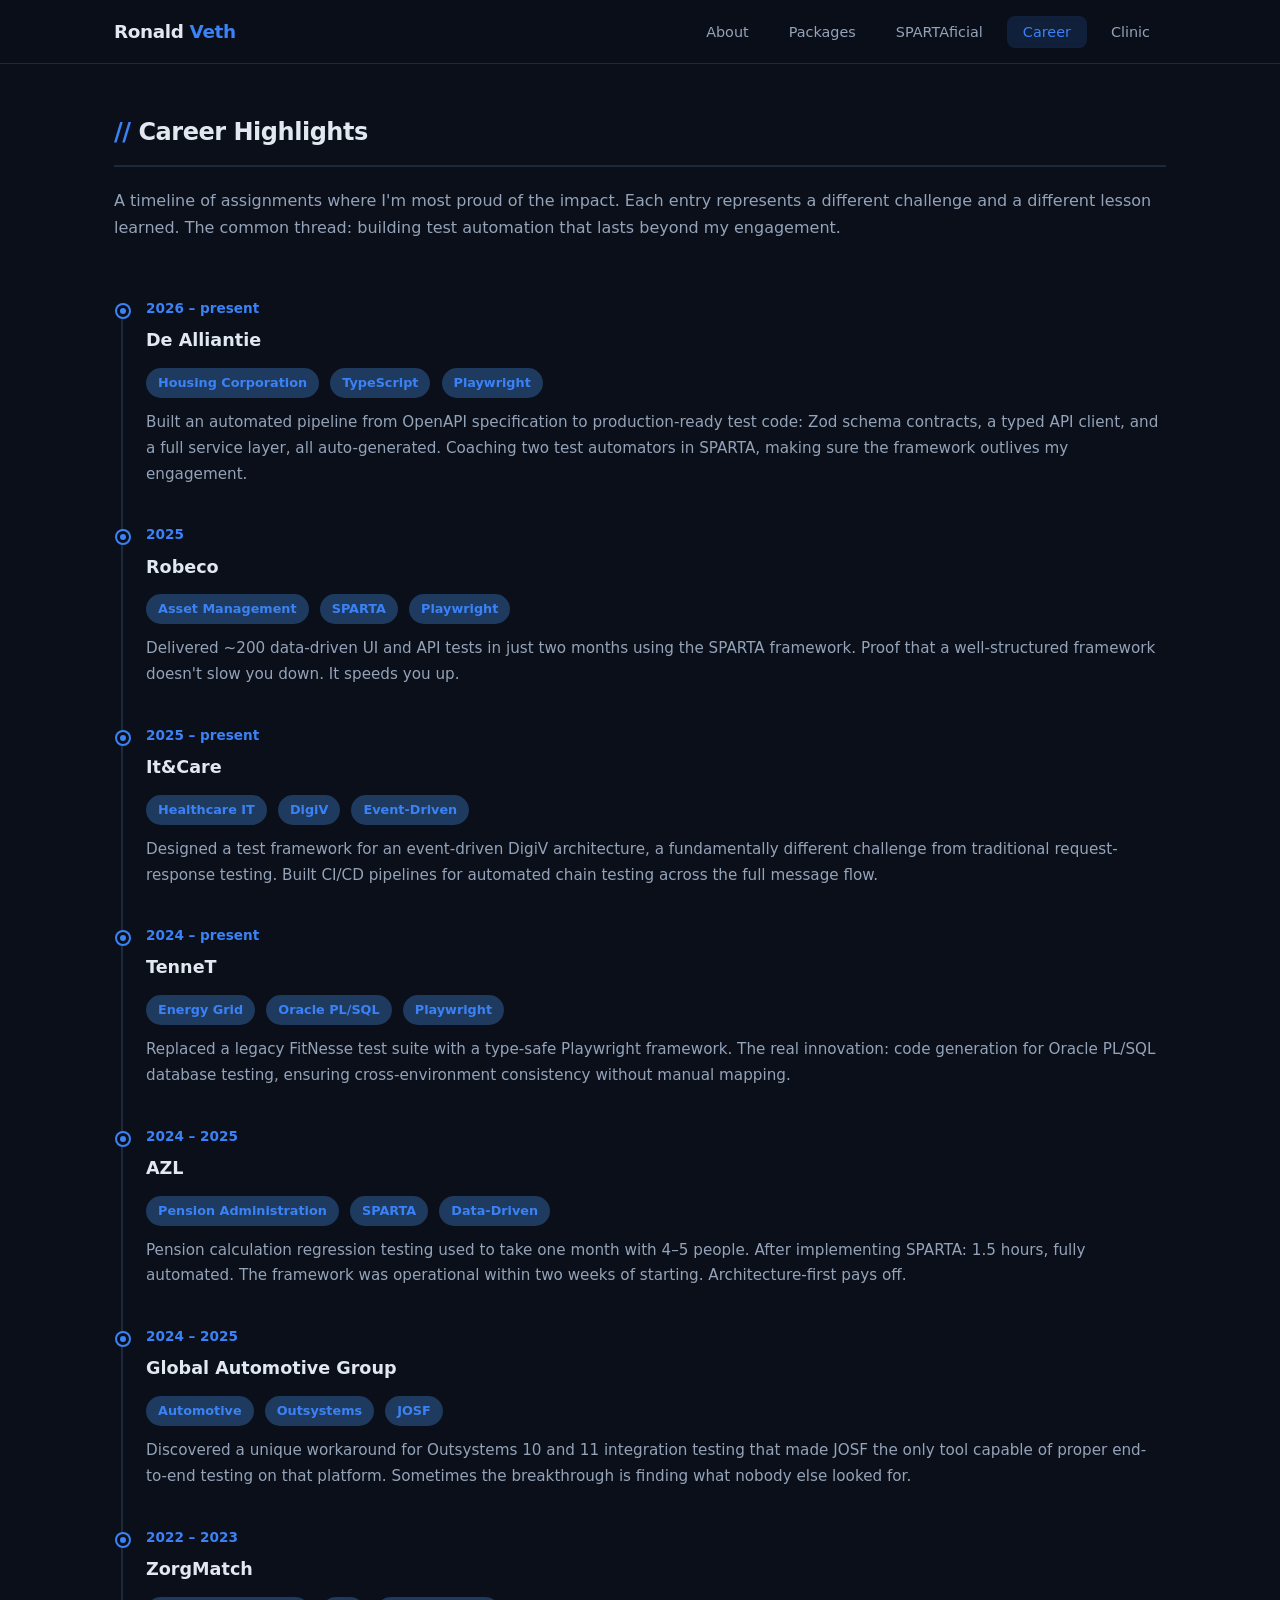
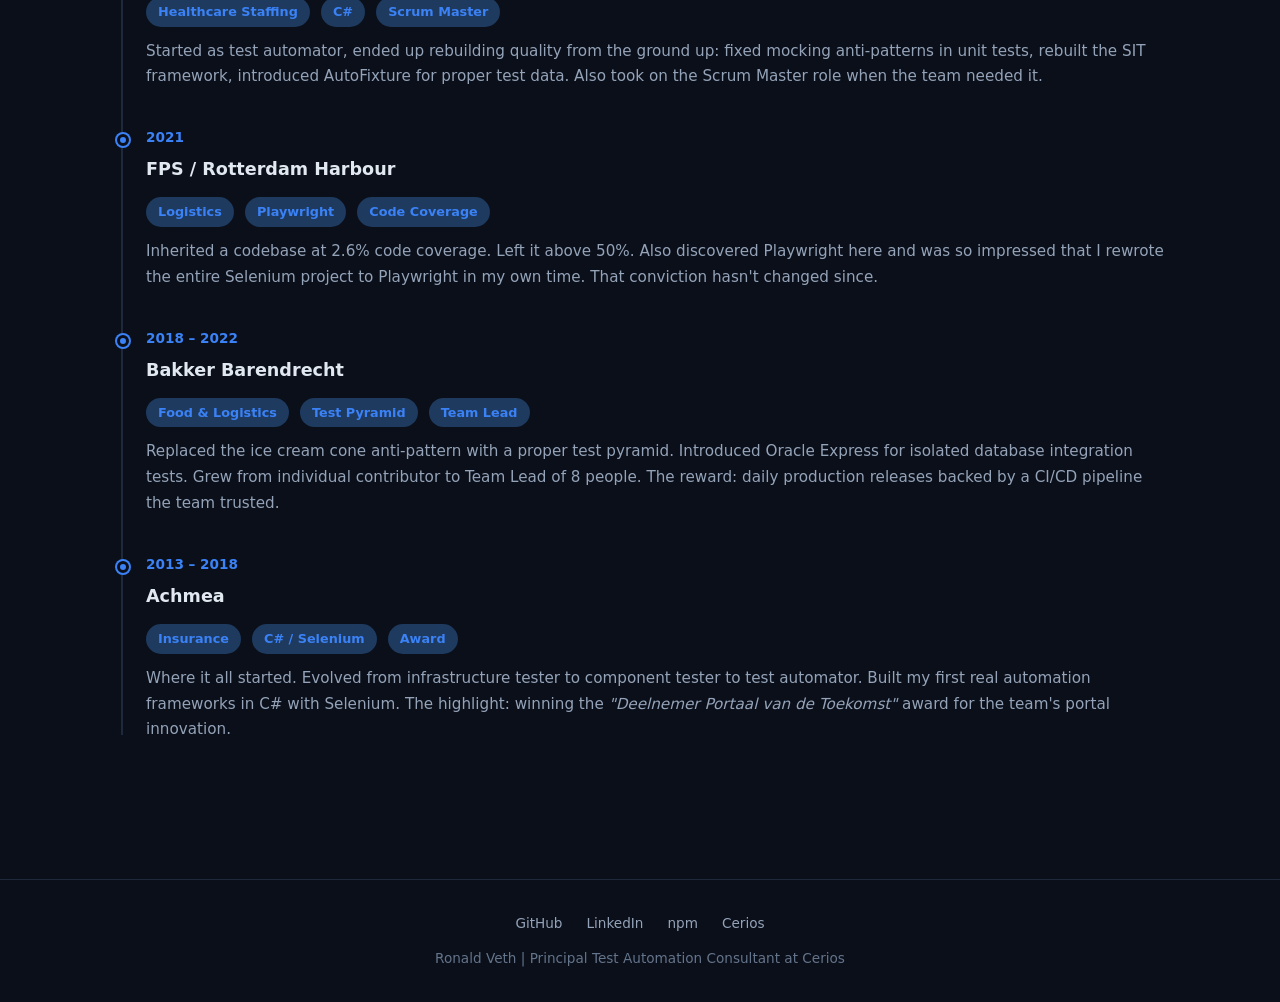
==== career.html @ 5d489020 "initial setup" ====
<!DOCTYPE html>
<html lang="en">
<head>
  <meta charset="UTF-8">
  <meta name="viewport" content="width=device-width, initial-scale=1.0">
  <title>Career Highlights | Ronald Veth</title>
  <meta name="description" content="Career timeline of Ronald Veth: 12+ years of test automation across finance, energy, healthcare, logistics, and government.">
  <link rel="stylesheet" href="css/style.css">
</head>
<body>

  <nav class="nav">
    <div class="nav-inner">
      <a href="index.html" class="nav-logo">Ronald <span>Veth</span></a>
      <button class="nav-toggle" aria-label="Toggle navigation" aria-expanded="false">☰</button>
      <ul class="nav-links">
        <li><a href="index.html">About</a></li>
        <li><a href="packages.html">Packages</a></li>
        <li><a href="sparta.html">SPARTAficial</a></li>
        <li><a href="career.html">Career</a></li>
        <li><a href="clinic.html">Clinic</a></li>
      </ul>
    </div>
  </nav>

  <main class="main">

    <section class="section">
      <h1 class="section-title"><span>//</span> Career Highlights</h1>
      <div class="prose">
        <p>A timeline of assignments where I'm most proud of the impact. Each entry represents a different challenge and a different lesson learned. The common thread: building test automation that lasts beyond my engagement.</p>
      </div>
    </section>

    <section class="section">
      <div class="timeline">

        <div class="timeline-item">
          <div class="timeline-date">2026 – present</div>
          <h3>De Alliantie</h3>
          <span class="tag">Housing Corporation</span>
          <span class="tag">TypeScript</span>
          <span class="tag">Playwright</span>
          <p style="margin-top: 12px;">Built an automated pipeline from OpenAPI specification to production-ready test code: Zod schema contracts, a typed API client, and a full service layer, all auto-generated. Coaching two test automators in SPARTA, making sure the framework outlives my engagement.</p>
        </div>

        <div class="timeline-item">
          <div class="timeline-date">2025</div>
          <h3>Robeco</h3>
          <span class="tag">Asset Management</span>
          <span class="tag">SPARTA</span>
          <span class="tag">Playwright</span>
          <p style="margin-top: 12px;">Delivered ~200 data-driven UI and API tests in just two months using the SPARTA framework. Proof that a well-structured framework doesn't slow you down. It speeds you up.</p>
        </div>

        <div class="timeline-item">
          <div class="timeline-date">2025 – present</div>
          <h3>It&Care</h3>
          <span class="tag">Healthcare IT</span>
          <span class="tag">DigiV</span>
          <span class="tag">Event-Driven</span>
          <p style="margin-top: 12px;">Designed a test framework for an event-driven DigiV architecture, a fundamentally different challenge from traditional request-response testing. Built CI/CD pipelines for automated chain testing across the full message flow.</p>
        </div>

        <div class="timeline-item">
          <div class="timeline-date">2024 – present</div>
          <h3>TenneT</h3>
          <span class="tag">Energy Grid</span>
          <span class="tag">Oracle PL/SQL</span>
          <span class="tag">Playwright</span>
          <p style="margin-top: 12px;">Replaced a legacy FitNesse test suite with a type-safe Playwright framework. The real innovation: code generation for Oracle PL/SQL database testing, ensuring cross-environment consistency without manual mapping.</p>
        </div>

        <div class="timeline-item">
          <div class="timeline-date">2024 – 2025</div>
          <h3>AZL</h3>
          <span class="tag">Pension Administration</span>
          <span class="tag">SPARTA</span>
          <span class="tag">Data-Driven</span>
          <p style="margin-top: 12px;">Pension calculation regression testing used to take one month with 4–5 people. After implementing SPARTA: 1.5 hours, fully automated. The framework was operational within two weeks of starting. Architecture-first pays off.</p>
        </div>

        <div class="timeline-item">
          <div class="timeline-date">2024 – 2025</div>
          <h3>Global Automotive Group</h3>
          <span class="tag">Automotive</span>
          <span class="tag">Outsystems</span>
          <span class="tag">JOSF</span>
          <p style="margin-top: 12px;">Discovered a unique workaround for Outsystems 10 and 11 integration testing that made JOSF the only tool capable of proper end-to-end testing on that platform. Sometimes the breakthrough is finding what nobody else looked for.</p>
        </div>

        <div class="timeline-item">
          <div class="timeline-date">2022 – 2023</div>
          <h3>ZorgMatch</h3>
          <span class="tag">Healthcare Staffing</span>
          <span class="tag">C#</span>
          <span class="tag">Scrum Master</span>
          <p style="margin-top: 12px;">Started as test automator, ended up rebuilding quality from the ground up: fixed mocking anti-patterns in unit tests, rebuilt the SIT framework, introduced AutoFixture for proper test data. Also took on the Scrum Master role when the team needed it.</p>
        </div>

        <div class="timeline-item">
          <div class="timeline-date">2021</div>
          <h3>FPS / Rotterdam Harbour</h3>
          <span class="tag">Logistics</span>
          <span class="tag">Playwright</span>
          <span class="tag">Code Coverage</span>
          <p style="margin-top: 12px;">Inherited a codebase at 2.6% code coverage. Left it above 50%. Also discovered Playwright here and was so impressed that I rewrote the entire Selenium project to Playwright in my own time. That conviction hasn't changed since.</p>
        </div>

        <div class="timeline-item">
          <div class="timeline-date">2018 – 2022</div>
          <h3>Bakker Barendrecht</h3>
          <span class="tag">Food & Logistics</span>
          <span class="tag">Test Pyramid</span>
          <span class="tag">Team Lead</span>
          <p style="margin-top: 12px;">Replaced the ice cream cone anti-pattern with a proper test pyramid. Introduced Oracle Express for isolated database integration tests. Grew from individual contributor to Team Lead of 8 people. The reward: daily production releases backed by a CI/CD pipeline the team trusted.</p>
        </div>

        <div class="timeline-item">
          <div class="timeline-date">2013 – 2018</div>
          <h3>Achmea</h3>
          <span class="tag">Insurance</span>
          <span class="tag">C# / Selenium</span>
          <span class="tag">Award</span>
          <p style="margin-top: 12px;">Where it all started. Evolved from infrastructure tester to component tester to test automator. Built my first real automation frameworks in C# with Selenium. The highlight: winning the <em>"Deelnemer Portaal van de Toekomst"</em> award for the team's portal innovation.</p>
        </div>

      </div>
    </section>

  </main>

  <footer class="footer">
    <div class="footer-links">
      <a href="https://github.com/vethman" target="_blank" rel="noopener">GitHub</a>
      <a href="https://www.linkedin.com/in/ronald-veth-spartaficial/" target="_blank" rel="noopener">LinkedIn</a>
      <a href="https://www.npmjs.com/org/cerios" target="_blank" rel="noopener">npm</a>
      <a href="https://www.cerios.nl" target="_blank" rel="noopener">Cerios</a>
    </div>
    <p>Ronald Veth | Principal Test Automation Consultant at Cerios</p>
  </footer>

  <script src="js/main.js"></script>
</body>
</html>
---- css/style.css ----
/* ============================================
   Ronald Veth — Bio Site
   Dark theme with blue accent
   ============================================ */

:root {
  --bg-primary: #0a0f1a;
  --bg-secondary: #111827;
  --bg-card: #1a2332;
  --bg-card-hover: #1e293b;
  --text-primary: #e2e8f0;
  --text-secondary: #94a3b8;
  --text-muted: #64748b;
  --accent: #3b82f6;
  --accent-hover: #60a5fa;
  --accent-subtle: #1e3a5f;
  --accent-glow: rgba(59, 130, 246, 0.15);
  --border: #1e293b;
  --border-accent: #2563eb;
  --nav-height: 64px;
  --max-width: 1100px;
  --radius: 12px;
  --radius-sm: 8px;
}

/* ---- Reset ---- */
*,
*::before,
*::after {
  margin: 0;
  padding: 0;
  box-sizing: border-box;
}

html {
  scroll-behavior: smooth;
  scroll-padding-top: calc(var(--nav-height) + 24px);
}

body {
  font-family: 'Segoe UI', system-ui, -apple-system, sans-serif;
  background: var(--bg-primary);
  color: var(--text-primary);
  line-height: 1.7;
  min-height: 100vh;
}

a {
  color: var(--accent);
  text-decoration: none;
  transition: color 0.2s;
}

a:hover {
  color: var(--accent-hover);
}

img {
  max-width: 100%;
  height: auto;
}

/* ---- Navigation ---- */
.nav {
  position: fixed;
  top: 0;
  left: 0;
  right: 0;
  height: var(--nav-height);
  background: rgba(10, 15, 26, 0.92);
  backdrop-filter: blur(12px);
  border-bottom: 1px solid var(--border);
  z-index: 1000;
  display: flex;
  align-items: center;
  justify-content: center;
}

.nav-inner {
  width: 100%;
  max-width: var(--max-width);
  padding: 0 24px;
  display: flex;
  align-items: center;
  justify-content: space-between;
}

.nav-logo {
  font-weight: 700;
  font-size: 1.15rem;
  color: var(--text-primary);
  letter-spacing: -0.02em;
}

.nav-logo span {
  color: var(--accent);
}

.nav-links {
  display: flex;
  list-style: none;
  gap: 8px;
}

.nav-links a {
  color: var(--text-secondary);
  padding: 8px 16px;
  border-radius: var(--radius-sm);
  font-size: 0.9rem;
  font-weight: 500;
  transition: color 0.2s, background 0.2s;
}

.nav-links a:hover,
.nav-links a.active {
  color: var(--text-primary);
  background: var(--accent-glow);
}

.nav-links a.active {
  color: var(--accent);
}

.nav-toggle {
  display: none;
  background: none;
  border: none;
  color: var(--text-primary);
  font-size: 1.5rem;
  cursor: pointer;
  padding: 4px;
}

/* ---- Main Content ---- */
.main {
  max-width: var(--max-width);
  margin: 0 auto;
  padding: calc(var(--nav-height) + 48px) 24px 80px;
}

/* ---- Hero Section ---- */
.hero {
  display: flex;
  align-items: center;
  gap: 48px;
  margin-bottom: 64px;
}

.hero-photo {
  flex-shrink: 0;
}

.profile-pic {
  width: 200px;
  height: 200px;
  border-radius: 50%;
  object-fit: cover;
  object-position: 52% 12%;
  border: 3px solid var(--accent);
  box-shadow: 0 0 40px var(--accent-glow);
}

.hero-text h1 {
  font-size: 2.5rem;
  font-weight: 800;
  letter-spacing: -0.03em;
  line-height: 1.15;
  margin-bottom: 8px;
}

.hero-text h1 span {
  color: var(--accent);
}

.hero-subtitle {
  font-size: 1.15rem;
  color: var(--text-secondary);
  margin-bottom: 16px;
}

.hero-meta {
  display: flex;
  flex-wrap: wrap;
  gap: 16px;
  font-size: 0.9rem;
  color: var(--text-muted);
}

.hero-meta span {
  display: flex;
  align-items: center;
  gap: 6px;
}

/* ---- Sections ---- */
.section {
  margin-bottom: 56px;
}

.section-title {
  font-size: 1.5rem;
  font-weight: 700;
  margin-bottom: 20px;
  padding-bottom: 12px;
  border-bottom: 2px solid var(--border);
  letter-spacing: -0.02em;
}

.section-title span {
  color: var(--accent);
}

/* ---- Cards ---- */
.card {
  background: var(--bg-card);
  border: 1px solid var(--border);
  border-radius: var(--radius);
  padding: 28px;
  margin-bottom: 20px;
  transition: border-color 0.2s, box-shadow 0.2s;
}

.card:hover {
  border-color: var(--border-accent);
  box-shadow: 0 0 24px var(--accent-glow);
}

.card h3 {
  font-size: 1.15rem;
  font-weight: 700;
  margin-bottom: 8px;
}

.card p {
  color: var(--text-secondary);
  font-size: 0.95rem;
}

.card-grid {
  display: grid;
  grid-template-columns: repeat(auto-fill, minmax(320px, 1fr));
  gap: 20px;
}

.card-grid .card {
  margin-bottom: 0;
}

/* ---- Tags / Badges ---- */
.tag {
  display: inline-block;
  background: var(--accent-subtle);
  color: var(--accent);
  padding: 4px 12px;
  border-radius: 999px;
  font-size: 0.8rem;
  font-weight: 600;
  margin-right: 6px;
  margin-top: 8px;
}

.tag-muted {
  background: var(--bg-secondary);
  color: var(--text-muted);
}

/* ---- Timeline ---- */
.timeline {
  position: relative;
  padding-left: 32px;
}

.timeline::before {
  content: '';
  position: absolute;
  left: 7px;
  top: 8px;
  bottom: 8px;
  width: 2px;
  background: var(--border);
}

.timeline-item {
  position: relative;
  margin-bottom: 36px;
}

.timeline-item::before {
  content: '';
  position: absolute;
  left: -29px;
  top: 8px;
  width: 12px;
  height: 12px;
  border-radius: 50%;
  background: var(--accent);
  border: 3px solid var(--bg-primary);
  box-shadow: 0 0 0 2px var(--accent);
}

.timeline-item h3 {
  font-size: 1.1rem;
  font-weight: 700;
  margin-bottom: 4px;
}

.timeline-date {
  font-size: 0.85rem;
  color: var(--accent);
  font-weight: 600;
  margin-bottom: 6px;
}

.timeline-item p {
  color: var(--text-secondary);
  font-size: 0.95rem;
}

/* ---- Quote / Callout ---- */
.callout {
  background: var(--accent-glow);
  border-left: 4px solid var(--accent);
  border-radius: 0 var(--radius-sm) var(--radius-sm) 0;
  padding: 20px 24px;
  margin: 24px 0;
  font-style: italic;
  color: var(--text-primary);
  font-size: 1.05rem;
  line-height: 1.6;
}

/* ---- Prose ---- */
.prose p {
  margin-bottom: 16px;
  color: var(--text-secondary);
}

.prose strong {
  color: var(--text-primary);
  font-weight: 600;
}

.prose ul {
  list-style: none;
  padding: 0;
  margin-bottom: 16px;
}

.prose ul li {
  position: relative;
  padding-left: 20px;
  margin-bottom: 8px;
  color: var(--text-secondary);
}

.prose ul li::before {
  content: '▸';
  position: absolute;
  left: 0;
  color: var(--accent);
  font-weight: 700;
}

/* ---- Link buttons ---- */
.btn {
  display: inline-flex;
  align-items: center;
  gap: 8px;
  padding: 10px 20px;
  border-radius: var(--radius-sm);
  font-weight: 600;
  font-size: 0.9rem;
  transition: background 0.2s, transform 0.1s;
}

.btn-primary {
  background: var(--accent);
  color: #fff;
}

.btn-primary:hover {
  background: var(--accent-hover);
  color: #fff;
  transform: translateY(-1px);
}

.btn-outline {
  border: 1px solid var(--border);
  color: var(--text-secondary);
}

.btn-outline:hover {
  border-color: var(--accent);
  color: var(--accent);
}

.btn-group {
  display: flex;
  flex-wrap: wrap;
  gap: 12px;
  margin-top: 16px;
}

/* ---- Package Card Specific ---- */
.package-card h3 .package-badge {
  font-size: 0.75rem;
  font-weight: 600;
  padding: 2px 8px;
  border-radius: 4px;
  margin-left: 8px;
  vertical-align: middle;
}

.badge-npm {
  background: #cb3837;
  color: #fff;
}

.badge-nuget {
  background: #512bd4;
  color: #fff;
}

/* ---- Feature List (Clinic) ---- */
.feature-grid {
  display: grid;
  grid-template-columns: repeat(auto-fill, minmax(280px, 1fr));
  gap: 20px;
}

.feature-item {
  background: var(--bg-card);
  border: 1px solid var(--border);
  border-radius: var(--radius);
  padding: 24px;
  text-align: center;
  transition: border-color 0.2s, box-shadow 0.2s;
}

.feature-item:hover {
  border-color: var(--border-accent);
  box-shadow: 0 0 24px var(--accent-glow);
}

.feature-icon {
  font-size: 2rem;
  margin-bottom: 12px;
}

.feature-item h3 {
  font-size: 1rem;
  font-weight: 700;
  margin-bottom: 8px;
}

.feature-item p {
  color: var(--text-secondary);
  font-size: 0.9rem;
}

/* ---- Footer ---- */
.footer {
  border-top: 1px solid var(--border);
  padding: 32px 24px;
  text-align: center;
  color: var(--text-muted);
  font-size: 0.85rem;
}

.footer a {
  color: var(--text-secondary);
}

.footer a:hover {
  color: var(--accent);
}

.footer-links {
  display: flex;
  justify-content: center;
  gap: 24px;
  margin-bottom: 12px;
}

/* ---- SPARTA Hero ---- */
.sparta-hero {
  display: flex;
  align-items: center;
  gap: 48px;
  margin-bottom: 64px;
}

.sparta-hero-img {
  flex-shrink: 0;
}

.spartan-pic {
  width: 220px;
  height: 220px;
  border-radius: var(--radius);
  object-fit: cover;
  border: 3px solid var(--accent);
  box-shadow: 0 0 40px var(--accent-glow);
}

.sparta-hero-text h1 {
  font-size: 2.5rem;
  font-weight: 800;
  letter-spacing: -0.03em;
  line-height: 1.15;
  margin-bottom: 8px;
}

.sparta-hero-text h1 span {
  color: var(--accent);
}

/* ---- SPARTA Diagram ---- */
.sparta-layers {
  display: flex;
  flex-direction: column;
  gap: 4px;
  margin: 24px 0;
}

.sparta-layer {
  padding: 16px 24px;
  border-radius: var(--radius-sm);
  font-weight: 700;
  text-align: center;
  font-size: 1rem;
  letter-spacing: 0.02em;
}

.layer-spartaficial {
  background: linear-gradient(135deg, var(--accent), #8b5cf6);
  color: #fff;
}

.layer-guardrails {
  background: #1e3a5f;
  color: var(--accent-hover);
}

.layer-accelerators {
  background: var(--bg-card);
  color: var(--text-primary);
  border: 1px solid var(--border);
}

.layer-building-blocks {
  background: var(--bg-secondary);
  color: var(--text-secondary);
  border: 1px solid var(--border);
}

.layer-playwright {
  background: var(--bg-primary);
  color: var(--text-muted);
  border: 1px solid var(--border);
}

/* ---- Responsive ---- */
@media (max-width: 768px) {
  .hero {
    flex-direction: column;
    text-align: center;
    gap: 24px;
  }

  .hero-meta {
    justify-content: center;
  }

  .hero-text h1 {
    font-size: 1.8rem;
  }

  .profile-pic {
    width: 160px;
    height: 160px;
  }

  .sparta-hero {
    flex-direction: column;
    text-align: center;
    gap: 24px;
  }

  .sparta-hero-text h1 {
    font-size: 1.8rem;
  }

  .spartan-pic {
    width: 180px;
    height: 180px;
  }

  .section-title {
    font-size: 1.25rem;
  }

  .card-grid {
    grid-template-columns: 1fr;
  }

  .feature-grid {
    grid-template-columns: 1fr;
  }

  .nav-links {
    display: none;
    position: absolute;
    top: var(--nav-height);
    left: 0;
    right: 0;
    background: rgba(10, 15, 26, 0.98);
    flex-direction: column;
    padding: 16px;
    border-bottom: 1px solid var(--border);
  }

  .nav-links.open {
    display: flex;
  }

  .nav-toggle {
    display: block;
  }

  .btn-group {
    justify-content: center;
  }

  .timeline {
    padding-left: 24px;
  }

  .timeline-item::before {
    left: -21px;
  }
}

@media (max-width: 480px) {
  .main {
    padding: calc(var(--nav-height) + 32px) 16px 60px;
  }

  .hero-text h1 {
    font-size: 1.5rem;
  }

  .card {
    padding: 20px;
  }
}
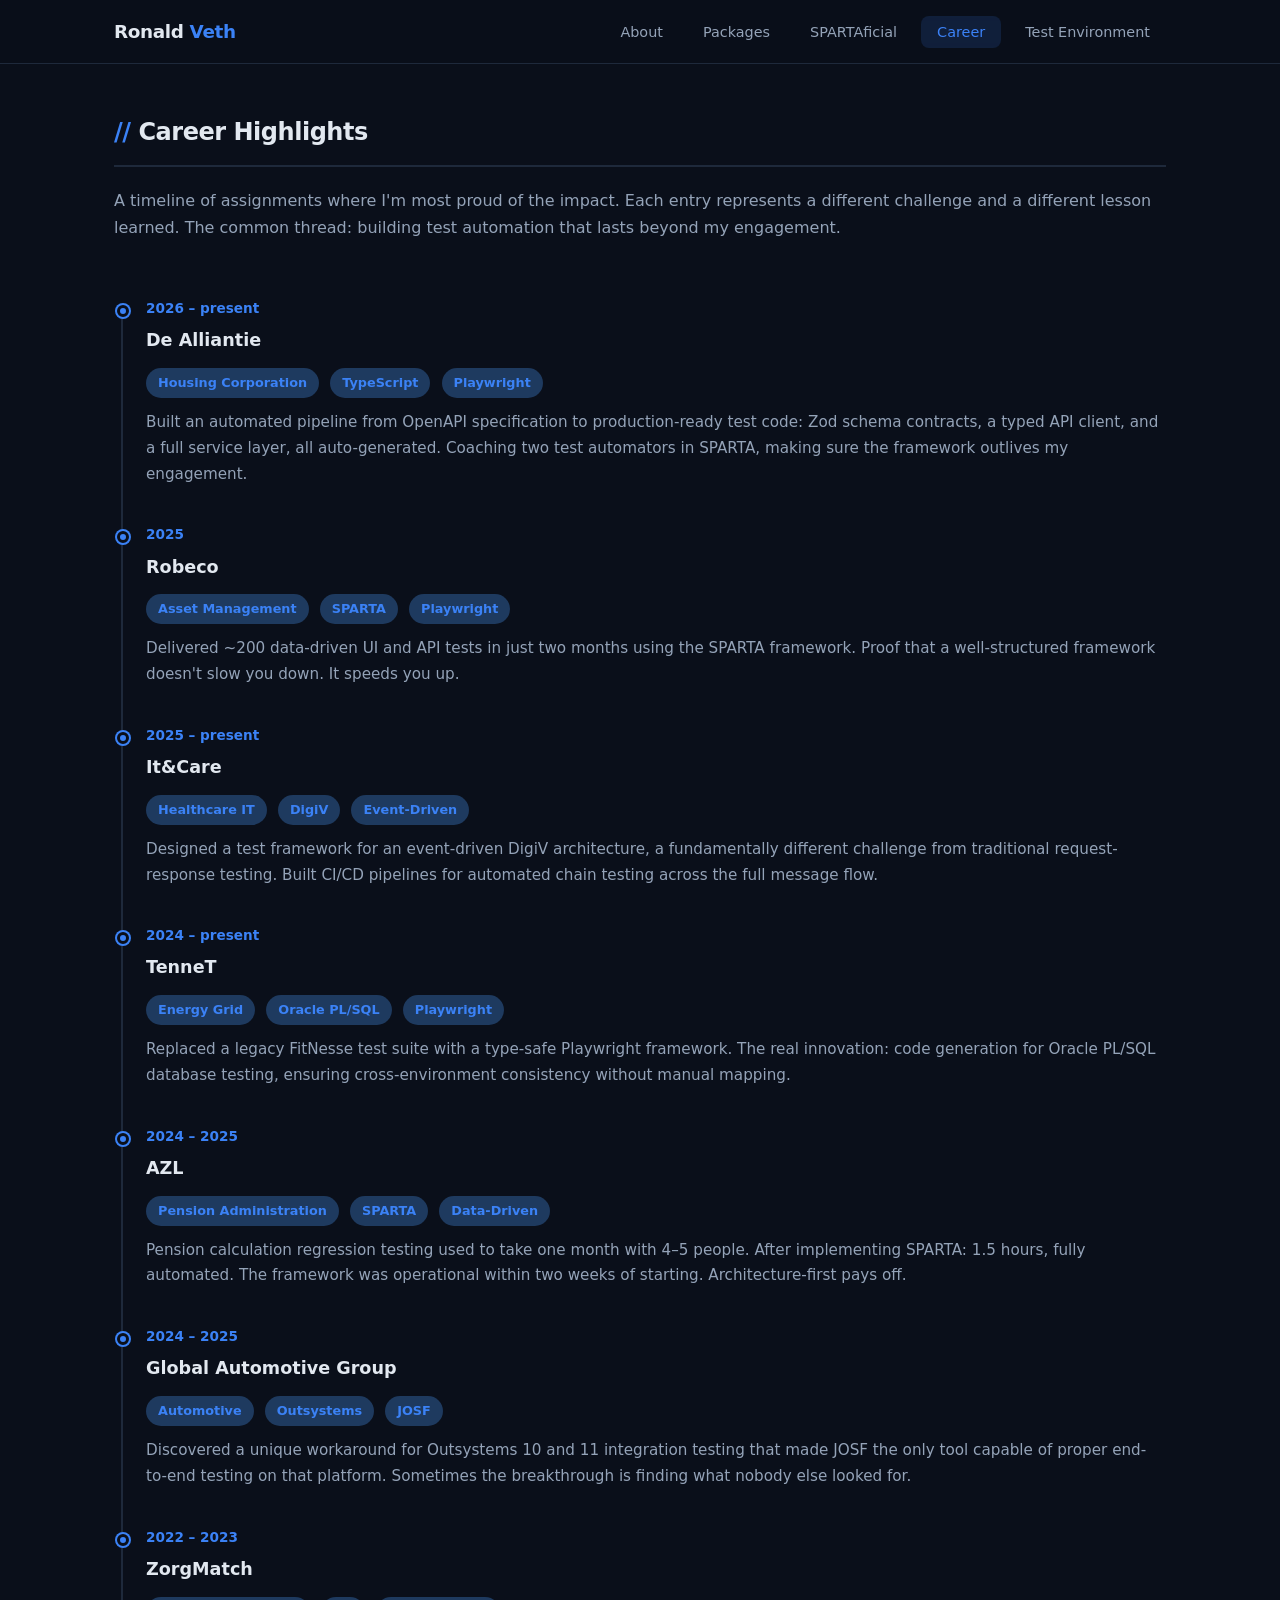
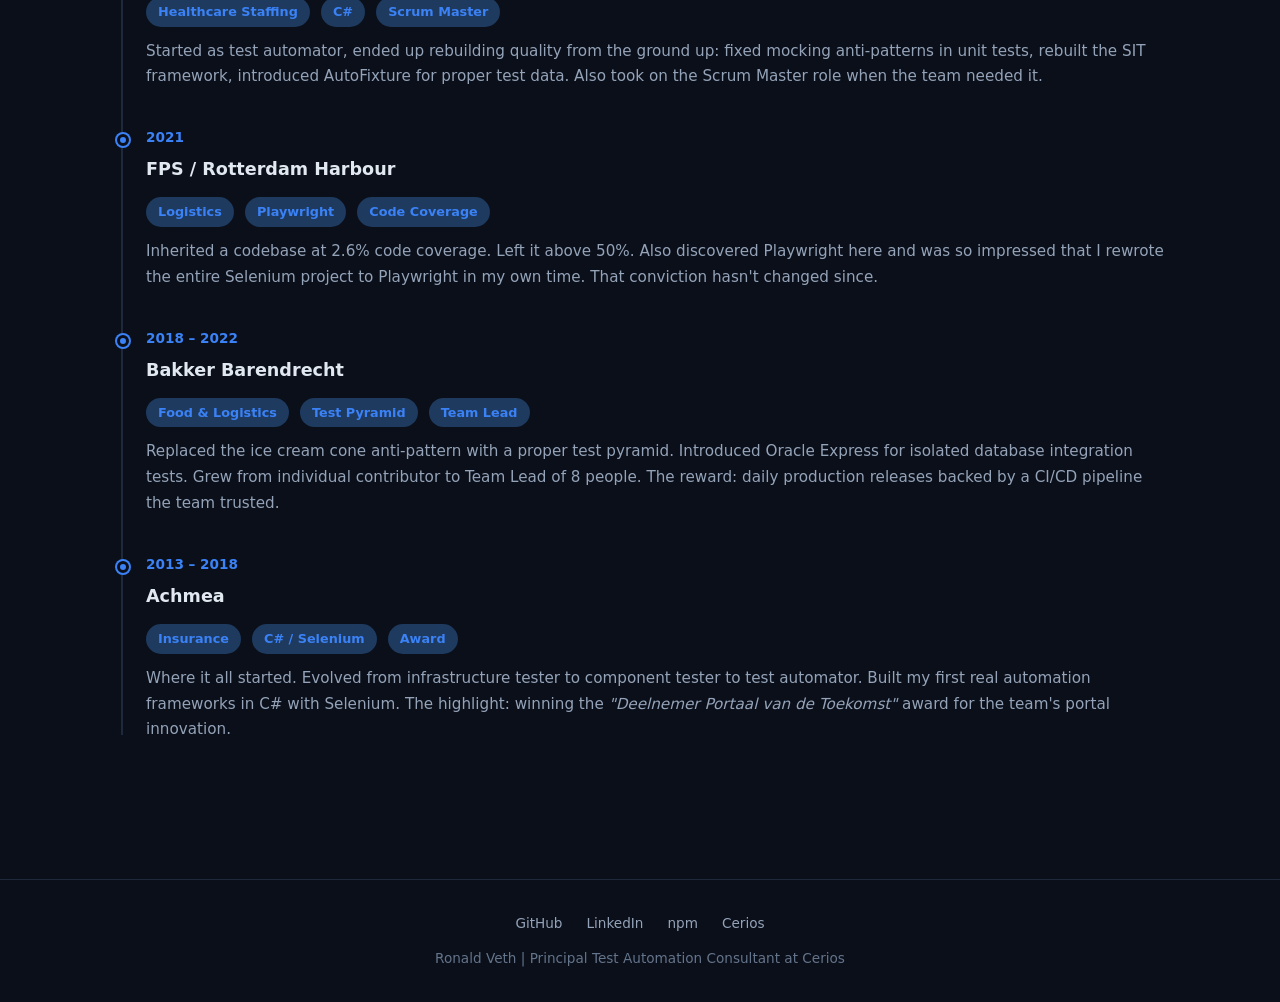
==== commit 4627c986: "Update navigation links to rename 'Clinic' to 'Test Environment'" ====
--- a/career.html
+++ b/career.html
@@ -18,7 +18,7 @@
         <li><a href="packages.html">Packages</a></li>
         <li><a href="sparta.html">SPARTAficial</a></li>
         <li><a href="career.html">Career</a></li>
-        <li><a href="clinic.html">Clinic</a></li>
+        <li><a href="clinic.html">Test Environment</a></li>
       </ul>
     </div>
   </nav>
